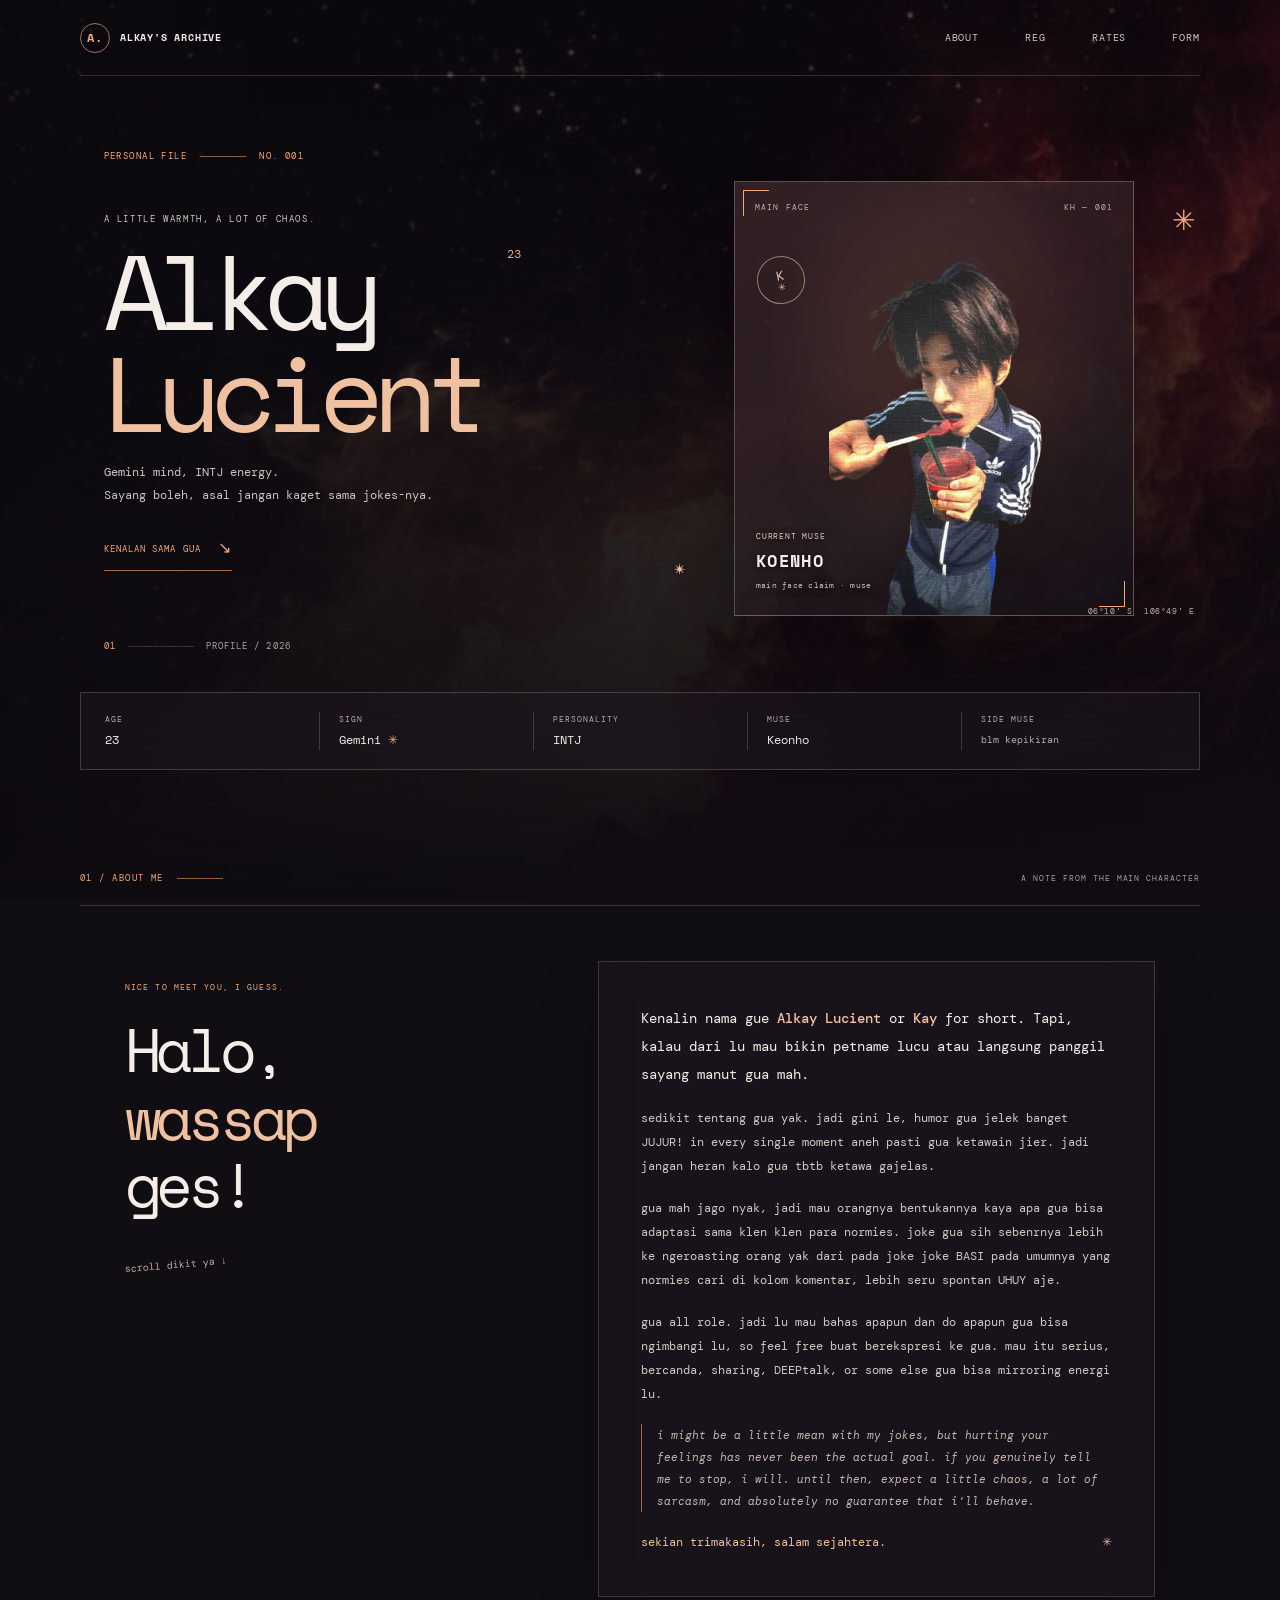
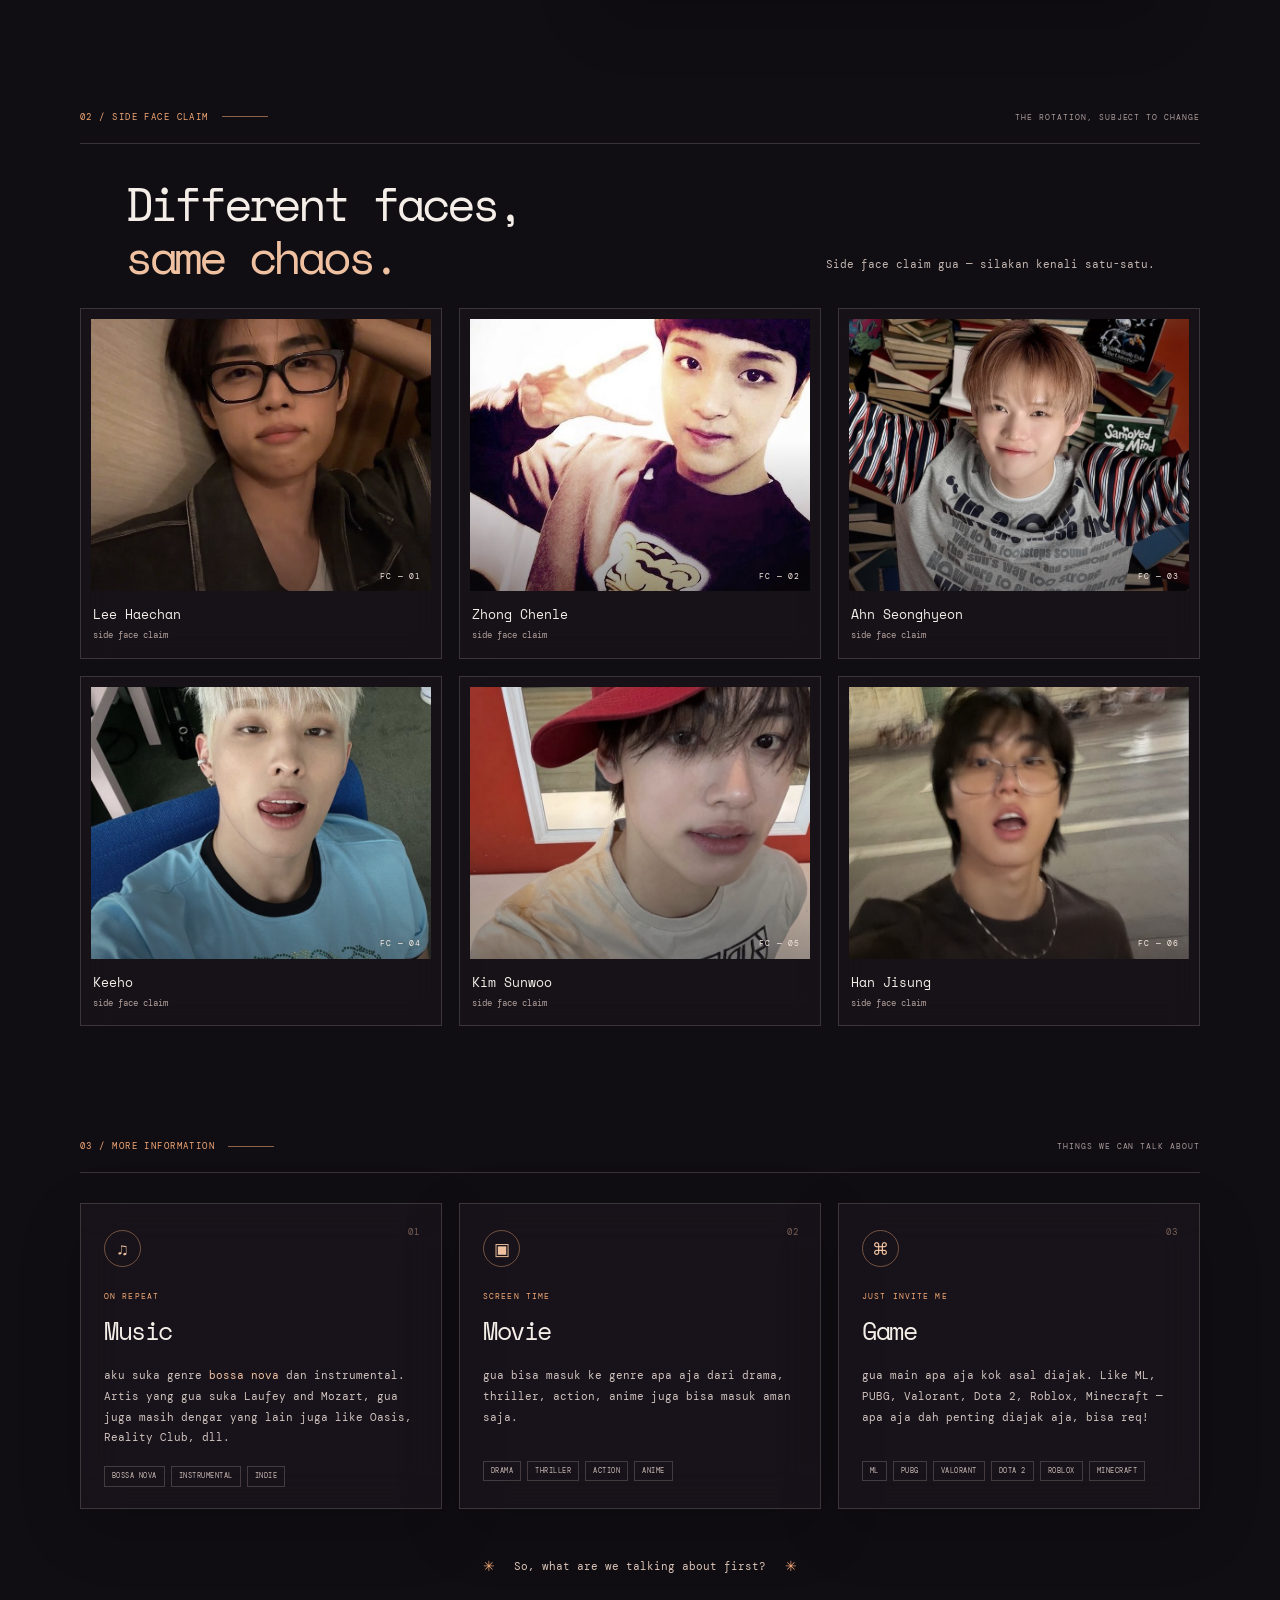
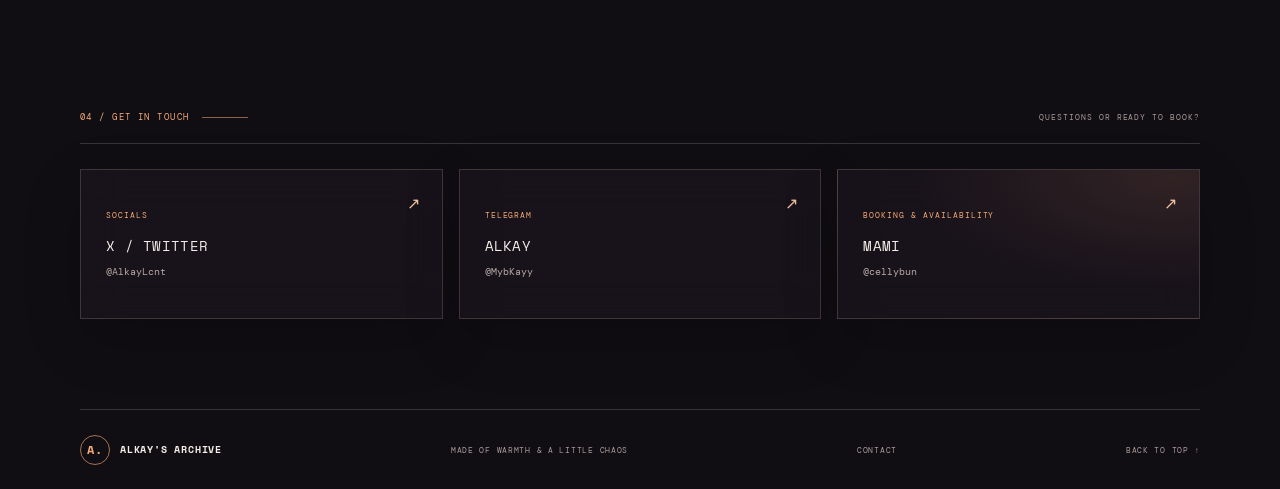
==== index.html @ 9f813e3c "Add files via upload" ====
<!DOCTYPE html>
<html lang="id">
<head>
    <meta charset="UTF-8">
    <meta name="viewport" content="width=device-width, initial-scale=1.0">
    <meta name="theme-color" content="#100d13">
    <meta name="description" content="Kenalan dengan Alkay Lucient: Gemini, INTJ, dan sedikit chaos.">
    <title>Alkay Lucient — profile archive</title>
    <link rel="preconnect" href="https://fonts.googleapis.com">
    <link rel="preconnect" href="https://fonts.gstatic.com" crossorigin>
    <link href="https://fonts.googleapis.com/css2?family=DM+Mono:wght@400;500&family=Space+Mono:wght@400;700&display=swap" rel="stylesheet">
    <link rel="stylesheet" href="index.css">
</head>
<body>
    <div class="page-shell">
        <header class="site-header">
            <a class="wordmark" href="#home" aria-label="Alkay profile home">
                <span class="wordmark-mark">A.</span>
                <span>ALKAY'S ARCHIVE</span>
            </a>
            <nav class="site-nav" aria-label="Main navigation">
                <a href="#about">ABOUT</a>
                <a href="reg.html">REG</a>
                <a href="rates.html">RATES</a>
                <a href="form.html">FORM</a>
            </nav>
        </header>

        <main>
            <section class="hero section-wrap" id="home">
                <div class="hero-copy">
                    <p class="eyebrow"><span>PERSONAL FILE</span><span class="eyebrow-line"></span><span>NO. 001</span></p>
                    <p class="hero-kicker">A LITTLE WARMTH, A LOT OF CHAOS.</p>
                    <h1>Alkay<br><span>Lucient</span><sup>23</sup></h1>
                    <p class="hero-summary">Gemini mind, INTJ energy.<br>Sayang boleh, asal jangan kaget sama jokes-nya.</p>
                    <a class="text-link" href="#about">KENALAN SAMA GUA <span aria-hidden="true">↘</span></a>
                    <div class="hero-index"><span>01</span><span class="index-rule"></span><span>PROFILE / 2026</span></div>
                </div>

                <div class="hero-visual">
                    <div class="visual-frame">
                        <div class="visual-topline"><span>MAIN FACE</span><span>KH — 001</span></div>
                        <img class="main-face" src="images/koenho.png" alt="Koenho, main face claim Alkay">
                        <div class="visual-stamp" aria-hidden="true">K<br><span>✳</span></div>
                        <div class="visual-caption">
                            <span class="caption-label">CURRENT MUSE</span>
                            <strong>KOENHO</strong>
                            <span class="caption-note">main face claim · muse</span>
                        </div>
                    </div>
                    <span class="visual-spark spark-one" aria-hidden="true">✳</span>
                    <span class="visual-spark spark-two" aria-hidden="true">✴</span>
                    <span class="visual-coordinate">06°10' S&nbsp; 106°49' E</span>
                </div>

                <div class="hero-meta" aria-label="Profile highlights">
                    <div><span>AGE</span><strong>23</strong></div>
                    <div><span>SIGN</span><strong>Gemini <i>✳</i></strong></div>
                    <div><span>PERSONALITY</span><strong>INTJ</strong></div>
                    <div><span>MUSE</span><strong>Keonho</strong></div>
                    <div><span>SIDE MUSE</span><strong class="muted-value">blm kepikiran</strong></div>
                </div>
            </section>

            <section class="about section-wrap section-block" id="about">
                <div class="section-heading">
                    <p class="eyebrow"><span>01 / ABOUT ME</span><span class="eyebrow-line"></span></p>
                    <span class="section-aside">A NOTE FROM THE MAIN CHARACTER</span>
                </div>
                <div class="about-layout">
                    <div class="about-title">
                        <span class="tiny-label">NICE TO MEET YOU, I GUESS.</span>
                        <h2>Halo,<br><em>wassap</em><br>ges!</h2>
                        <span class="hand-note">scroll dikit ya ↓</span>
                    </div>
                    <div class="about-copy glass-panel">
                        <p class="intro-line">Kenalin nama gue <strong>Alkay Lucient</strong> or <strong>Kay</strong> for short. Tapi, kalau dari lu mau bikin petname lucu atau langsung panggil sayang manut gua mah.</p>
                        <p>sedikit tentang gua yak. jadi gini le, humor gua jelek banget JUJUR! in every single moment aneh pasti gua ketawain jier. jadi jangan heran kalo gua tbtb ketawa gajelas.</p>
                        <p>gua mah jago nyak, jadi mau orangnya bentukannya kaya apa gua bisa adaptasi sama klen klen para normies. joke gua sih sebenrnya lebih ke ngeroasting orang yak dari pada joke joke BASI pada umumnya yang normies cari di kolom komentar, lebih seru spontan UHUY aje.</p>
                        <p>gua all role. jadi lu mau bahas apapun dan do apapun gua bisa ngimbangi lu, so feel free buat berekspresi ke gua. mau itu serius, bercanda, sharing, DEEPtalk, or some else gua bisa mirroring energi lu.</p>
                        <p class="english-note">i might be a little mean with my jokes, but hurting your feelings has never been the actual goal. if you genuinely tell me to stop, i will. until then, expect a little chaos, a lot of sarcasm, and absolutely no guarantee that i'll behave.</p>
                        <p class="sign-off">sekian trimakasih, salam sejahtera. <span aria-hidden="true">✳</span></p>
                    </div>
                </div>
            </section>

            <section class="faces section-wrap section-block" id="faces">
                <div class="section-heading">
                    <p class="eyebrow"><span>02 / SIDE FACE CLAIM</span><span class="eyebrow-line"></span></p>
                    <span class="section-aside">THE ROTATION, SUBJECT TO CHANGE</span>
                </div>
                <div class="faces-intro">
                    <h2>Different faces,<br><em>same chaos.</em></h2>
                    <p>Side face claim gua — silakan kenali satu-satu.</p>
                </div>
                <div class="face-grid">
                    <article class="face-card">
                        <div class="face-image"><img src="images/faceclaim1.jpg" alt="Lee Haechan face claim" loading="lazy"><span>FC — 01</span></div>
                        <h3>Lee Haechan</h3><p>side face claim</p>
                    </article>
                    <article class="face-card">
                        <div class="face-image"><img src="images/faceclaim2.jpg" alt="Zhong Chenle face claim" loading="lazy"><span>FC — 02</span></div>
                        <h3>Zhong Chenle</h3><p>side face claim</p>
                    </article>
                    <article class="face-card">
                        <div class="face-image"><img src="images/faceclaim3.jpg" alt="Ahn Seonghyeon face claim" loading="lazy"><span>FC — 03</span></div>
                        <h3>Ahn Seonghyeon</h3><p>side face claim</p>
                    </article>
                    <article class="face-card">
                        <div class="face-image"><img src="images/faceclaim4.jpg" alt="Keeho face claim" loading="lazy"><span>FC — 04</span></div>
                        <h3>Keeho</h3><p>side face claim</p>
                    </article>
                    <article class="face-card">
                        <div class="face-image"><img src="images/faceclaim5.jpg" alt="Kim Sunwoo face claim" loading="lazy"><span>FC — 05</span></div>
                        <h3>Kim Sunwoo</h3><p>side face claim</p>
                    </article>
                    <article class="face-card">
                        <div class="face-image"><img src="images/faceclaim6.jpg" alt="Han Jisung face claim" loading="lazy"><span>FC — 06</span></div>
                        <h3>Han Jisung</h3><p>side face claim</p>
                    </article>
                </div>
            </section>

            <section class="more section-wrap section-block" id="more">
                <div class="section-heading">
                    <p class="eyebrow"><span>03 / MORE INFORMATION</span><span class="eyebrow-line"></span></p>
                    <span class="section-aside">THINGS WE CAN TALK ABOUT</span>
                </div>
                <div class="more-grid">
                    <article class="info-card glass-panel">
                        <span class="info-number">01</span><span class="info-icon" aria-hidden="true">♫</span>
                        <p class="tiny-label">ON REPEAT</p><h3>Music</h3>
                        <p>aku suka genre <em>bossa nova</em> dan instrumental. Artis yang gua suka Laufey and Mozart, gua juga masih dengar yang lain juga like Oasis, Reality Club, dll.</p>
                        <div class="tag-list"><span>BOSSA NOVA</span><span>INSTRUMENTAL</span><span>INDIE</span></div>
                    </article>
                    <article class="info-card glass-panel">
                        <span class="info-number">02</span><span class="info-icon" aria-hidden="true">▣</span>
                        <p class="tiny-label">SCREEN TIME</p><h3>Movie</h3>
                        <p>gua bisa masuk ke genre apa aja dari drama, thriller, action, anime juga bisa masuk aman saja.</p>
                        <div class="tag-list"><span>DRAMA</span><span>THRILLER</span><span>ACTION</span><span>ANIME</span></div>
                    </article>
                    <article class="info-card glass-panel">
                        <span class="info-number">03</span><span class="info-icon" aria-hidden="true">⌘</span>
                        <p class="tiny-label">JUST INVITE ME</p><h3>Game</h3>
                        <p>gua main apa aja kok asal diajak. Like ML, PUBG, Valorant, Dota 2, Roblox, Minecraft — apa aja dah penting diajak aja, bisa req!</p>
                        <div class="tag-list"><span>ML</span><span>PUBG</span><span>VALORANT</span><span>DOTA 2</span><span>ROBLOX</span><span>MINECRAFT</span></div>
                    </article>
                </div>
                <div class="closing-note"><span class="closing-star">✳</span><p>So, what are we talking about first?</p><span class="closing-star">✳</span></div>
            </section>

            <section class="contact section-wrap section-block" id="contact">
                <div class="section-heading">
                    <p class="eyebrow"><span>04 / GET IN TOUCH</span><span class="eyebrow-line"></span></p>
                    <span class="section-aside">QUESTIONS OR READY TO BOOK?</span>
                </div>
                <div class="contact-grid">
                    <a class="contact-card glass-panel" href="https://x.com/AlkayLcnt" target="_blank" rel="noopener noreferrer">
                        <span class="contact-label">SOCIALS</span>
                        <strong>X / TWITTER</strong>
                        <span class="contact-handle">@AlkayLcnt</span>
                        <span class="contact-arrow" aria-hidden="true">↗</span>
                    </a>
                    <a class="contact-card glass-panel" href="https://t.me/MybKayy" target="_blank" rel="noopener noreferrer">
                        <span class="contact-label">TELEGRAM</span>
                        <strong>ALKAY</strong>
                        <span class="contact-handle">@MybKayy</span>
                        <span class="contact-arrow" aria-hidden="true">↗</span>
                    </a>
                    <a class="contact-card contact-manager glass-panel" href="https://t.me/cellybun" target="_blank" rel="noopener noreferrer">
                        <span class="contact-label">BOOKING &amp; AVAILABILITY</span>
                        <strong>MAMI</strong>
                        <span class="contact-handle">@cellybun</span>
                        <span class="contact-arrow" aria-hidden="true">↗</span>
                    </a>
                </div>
            </section>
        </main>

        <footer class="site-footer section-wrap">
            <a class="wordmark" href="#home"><span class="wordmark-mark">A.</span><span>ALKAY'S ARCHIVE</span></a>
            <span>MADE OF WARMTH &amp; A LITTLE CHAOS</span>
            <a href="#contact">CONTACT</a>
            <a href="#home">BACK TO TOP ↑</a>
        </footer>
    </div>
</body>
</html>
---- index.css ----
:root {
    color-scheme: dark;
    --ink: #f5eee8;
    --muted: #b7aaa6;
    --dim: #807678;
    --warm: #f4a975;
    --peach: #efc1a0;
    --line: rgba(247, 224, 211, 0.18);
    --glass: rgba(30, 24, 31, 0.62);
    --mono: "DM Mono", "Courier New", monospace;
    --display: "Space Mono", "Courier New", monospace;
}

* {
    box-sizing: border-box;
}

html {
    scroll-behavior: smooth;
    scroll-padding-top: 92px;
}

body {
    min-width: 320px;
    margin: 0;
    color: var(--ink);
    background: #100d13 url("images/backround.jpg") center top / cover fixed no-repeat;
    font-family: var(--mono);
    font-size: 14px;
    line-height: 1.8;
}

body::before {
    position: fixed;
    z-index: 0;
    inset: 0;
    background:
        linear-gradient(90deg, rgba(12, 10, 15, 0.88) 0%, rgba(15, 11, 17, 0.58) 52%, rgba(16, 11, 16, 0.5) 100%),
        linear-gradient(180deg, rgba(10, 9, 14, 0.18) 0%, rgba(14, 10, 15, 0.72) 55%, #100d13 100%);
    content: "";
}

a {
    color: inherit;
    text-decoration: none;
}

button,
a {
    -webkit-tap-highlight-color: transparent;
}

::selection {
    color: #171016;
    background: var(--warm);
}

.page-shell {
    position: relative;
    z-index: 1;
    overflow: hidden;
}

.section-wrap,
.site-header {
    width: min(1120px, calc(100% - 64px));
    margin-inline: auto;
}

.site-header {
    min-height: 76px;
    display: flex;
    align-items: center;
    justify-content: space-between;
    border-bottom: 1px solid var(--line);
    font-size: 10px;
    letter-spacing: 0.09em;
}

.wordmark {
    display: inline-flex;
    align-items: center;
    gap: 10px;
    font-family: var(--display);
    font-size: 10px;
    font-weight: 700;
    letter-spacing: 0.08em;
}

.wordmark-mark {
    display: grid;
    width: 30px;
    height: 30px;
    place-items: center;
    border: 1px solid rgba(244, 169, 117, 0.65);
    border-radius: 50%;
    color: var(--warm);
    font-size: 12px;
}

.site-nav {
    display: flex;
    gap: clamp(18px, 4vw, 46px);
    color: #d3c7c1;
}

.site-nav a,
.site-footer > a:not(.wordmark) {
    transition: color 180ms ease;
}

.site-nav a:hover,
.site-footer > a:not(.wordmark):hover {
    color: var(--warm);
}

.status {
    display: inline-flex;
    align-items: center;
    gap: 8px;
    color: #d7cac4;
    font-size: 9px;
}

.status-dot {
    width: 7px;
    height: 7px;
    border-radius: 50%;
    background: #e4a77b;
    box-shadow: 0 0 12px rgba(244, 169, 117, 0.8);
}

.hero {
    position: relative;
    min-height: 670px;
    display: grid;
    grid-template-columns: 1.05fr 0.95fr;
    align-items: center;
    padding-top: 54px;
    padding-bottom: 104px;
}

.hero-copy {
    z-index: 1;
    padding: 18px 0 12px 4%;
}

.eyebrow {
    display: flex;
    align-items: center;
    gap: 13px;
    margin: 0;
    color: var(--warm);
    font-size: 9px;
    letter-spacing: 0.16em;
}

.eyebrow-line {
    width: 46px;
    height: 1px;
    background: rgba(244, 169, 117, 0.55);
}

.hero-kicker {
    margin: 47px 0 12px;
    color: #d4c6bf;
    font-size: 9px;
    letter-spacing: 0.18em;
}

h1,
h2,
h3,
p {
    margin-top: 0;
}

h1 {
    position: relative;
    width: fit-content;
    margin-bottom: 18px;
    font-family: var(--display);
    font-size: clamp(54px, 8.6vw, 106px);
    font-weight: 400;
    letter-spacing: -0.105em;
    line-height: 0.96;
}

h1 > span {
    color: var(--peach);
}

h1 sup {
    position: absolute;
    top: 10px;
    right: -40px;
    color: var(--warm);
    font-family: var(--mono);
    font-size: 12px;
    letter-spacing: 0;
}

.hero-summary {
    margin-bottom: 28px;
    color: #d0c3bf;
    font-size: 12px;
    line-height: 1.9;
}

.text-link {
    display: inline-flex;
    align-items: center;
    gap: 17px;
    padding-bottom: 7px;
    border-bottom: 1px solid rgba(244, 169, 117, 0.65);
    color: var(--warm);
    font-size: 9px;
    letter-spacing: 0.12em;
}

.text-link span {
    font-size: 16px;
    transition: transform 180ms ease;
}

.text-link:hover span {
    transform: translate(3px, 3px);
}

.hero-index {
    display: flex;
    align-items: center;
    gap: 12px;
    margin-top: 67px;
    color: #b0a2a0;
    font-size: 9px;
    letter-spacing: 0.12em;
}

.hero-index > span:first-child {
    color: var(--warm);
}

.index-rule {
    width: 66px;
    height: 1px;
    background: var(--line);
}

.hero-visual {
    position: relative;
    display: grid;
    min-height: 465px;
    place-items: center;
}

.visual-frame {
    position: relative;
    width: min(100%, 400px);
    height: 435px;
    border: 1px solid rgba(246, 216, 198, 0.29);
    background:
        radial-gradient(ellipse at 50% 40%, rgba(196, 128, 100, 0.25), transparent 60%),
        linear-gradient(145deg, rgba(80, 52, 56, 0.56), rgba(20, 17, 23, 0.82));
    box-shadow: 0 28px 80px rgba(4, 3, 8, 0.35);
}

.visual-frame::before,
.visual-frame::after {
    position: absolute;
    z-index: 1;
    width: 25px;
    height: 25px;
    content: "";
}

.visual-frame::before {
    top: 8px;
    left: 8px;
    border-top: 1px solid var(--warm);
    border-left: 1px solid var(--warm);
}

.visual-frame::after {
    right: 8px;
    bottom: 8px;
    border-right: 1px solid var(--warm);
    border-bottom: 1px solid var(--warm);
}

.visual-topline {
    position: absolute;
    z-index: 2;
    top: 18px;
    right: 20px;
    left: 20px;
    display: flex;
    justify-content: space-between;
    color: rgba(246, 232, 223, 0.72);
    font-size: 8px;
    letter-spacing: 0.14em;
}

.main-face {
    position: absolute;
    right: 3%;
    bottom: 0;
    width: 91%;
    height: 91%;
    object-fit: contain;
    object-position: center bottom;
    filter: drop-shadow(0 10px 24px rgba(0, 0, 0, 0.28));
}

.visual-stamp {
    position: absolute;
    top: 74px;
    left: 22px;
    display: grid;
    width: 48px;
    height: 48px;
    align-content: center;
    justify-items: center;
    border: 1px solid rgba(245, 201, 168, 0.55);
    border-radius: 50%;
    color: var(--peach);
    font-family: var(--display);
    font-size: 13px;
    line-height: 1.1;
    transform: rotate(-12deg);
}

.visual-stamp span {
    font-size: 9px;
}

.visual-caption {
    position: absolute;
    z-index: 2;
    bottom: 22px;
    left: 21px;
    display: grid;
    gap: 2px;
    text-shadow: 0 2px 8px rgba(0, 0, 0, 0.8);
}

.caption-label,
.caption-note {
    color: #e1ccc0;
    font-size: 8px;
    letter-spacing: 0.1em;
}

.visual-caption strong {
    font-family: var(--display);
    font-size: 17px;
    letter-spacing: 0.08em;
}

.caption-note {
    color: #d3c0b9;
    letter-spacing: 0.03em;
}

.visual-spark {
    position: absolute;
    color: var(--warm);
}

.spark-one {
    top: 30px;
    right: 1%;
    font-size: 28px;
}

.spark-two {
    bottom: 46px;
    left: 1%;
    color: var(--peach);
    font-size: 16px;
}

.visual-coordinate {
    position: absolute;
    right: 1%;
    bottom: 12px;
    color: #c2b2ad;
    font-size: 8px;
    letter-spacing: 0.08em;
}

.hero-meta {
    position: absolute;
    right: 0;
    bottom: 0;
    left: 0;
    display: grid;
    grid-template-columns: repeat(5, 1fr);
    padding: 19px 24px;
    border: 1px solid rgba(246, 224, 213, 0.2);
    background: rgba(30, 24, 31, 0.55);
    backdrop-filter: blur(18px);
    -webkit-backdrop-filter: blur(18px);
}

.hero-meta > div {
    display: grid;
    gap: 2px;
    padding-left: 19px;
    border-left: 1px solid var(--line);
}

.hero-meta > div:first-child {
    padding-left: 0;
    border-left: 0;
}

.hero-meta span {
    color: #baa9a5;
    font-size: 8px;
    letter-spacing: 0.12em;
}

.hero-meta strong {
    font-family: var(--display);
    font-size: 12px;
    font-weight: 400;
}

.hero-meta strong i {
    color: var(--warm);
    font-style: normal;
}

.hero-meta .muted-value {
    color: #b8a8a4;
    font-family: var(--mono);
    font-size: 10px;
}

.section-block {
    padding-top: 100px;
}

.section-heading {
    display: flex;
    align-items: center;
    justify-content: space-between;
    padding-bottom: 18px;
    border-bottom: 1px solid var(--line);
}

.section-aside {
    color: #a99a98;
    font-size: 8px;
    letter-spacing: 0.12em;
}

.about-layout {
    display: grid;
    grid-template-columns: 0.8fr 1.2fr;
    gap: clamp(34px, 8vw, 115px);
    padding: 55px 4% 0;
}

.about-title {
    position: relative;
    align-self: start;
    padding-top: 12px;
}

.tiny-label {
    color: var(--warm);
    font-size: 8px;
    letter-spacing: 0.14em;
}

.about-title h2,
.faces-intro h2 {
    margin: 18px 0 12px;
    font-family: var(--display);
    font-size: clamp(37px, 5vw, 60px);
    font-weight: 400;
    letter-spacing: -0.09em;
    line-height: 1.13;
}

.about-title h2 em,
.faces-intro h2 em {
    color: var(--peach);
    font-style: normal;
}

.hand-note {
    display: inline-block;
    margin-top: 25px;
    color: #c3a99f;
    font-size: 10px;
    transform: rotate(-5deg);
}

.glass-panel {
    border: 1px solid rgba(248, 226, 214, 0.17);
    background: var(--glass);
    box-shadow: 0 20px 60px rgba(4, 3, 8, 0.16);
    backdrop-filter: blur(20px);
    -webkit-backdrop-filter: blur(20px);
}

.about-copy {
    padding: clamp(23px, 4vw, 42px);
    color: #d4c9c4;
    font-size: 12px;
    line-height: 2;
}

.about-copy p {
    margin-bottom: 18px;
}

.about-copy p:last-child {
    margin-bottom: 0;
}

.about-copy .intro-line {
    color: var(--ink);
    font-size: 14px;
}

.intro-line strong {
    color: var(--peach);
    font-weight: 500;
}

.english-note {
    padding-left: 15px;
    border-left: 1px solid rgba(244, 169, 117, 0.6);
    color: #c8b7b2;
    font-size: 11px;
    font-style: italic;
}

.sign-off {
    display: flex;
    justify-content: space-between;
    color: var(--peach);
}

.sign-off span {
    color: var(--warm);
}

.faces {
    padding-top: 112px;
}

.faces-intro {
    display: flex;
    align-items: end;
    justify-content: space-between;
    gap: 24px;
    padding: 33px 4% 25px;
}

.faces-intro h2 {
    margin: 0;
    font-size: clamp(30px, 4vw, 47px);
}

.faces-intro p {
    margin: 0 0 8px;
    color: #c6b8b2;
    font-size: 11px;
}

.face-grid {
    display: grid;
    grid-template-columns: repeat(3, minmax(0, 1fr));
    gap: 17px;
}

.face-card {
    min-width: 0;
    padding: 10px 10px 14px;
    border: 1px solid rgba(248, 226, 214, 0.17);
    background: rgba(29, 23, 30, 0.53);
    backdrop-filter: blur(14px);
    -webkit-backdrop-filter: blur(14px);
    transition: transform 200ms ease, border-color 200ms ease, background 200ms ease;
}

.face-card:hover {
    transform: translateY(-4px);
    border-color: rgba(244, 169, 117, 0.55);
    background: rgba(40, 29, 34, 0.7);
}

.face-image {
    position: relative;
    overflow: hidden;
    aspect-ratio: 1.25 / 1;
    background: linear-gradient(145deg, rgba(163, 106, 92, 0.32), rgba(28, 22, 29, 0.9));
}

.face-image::after {
    position: absolute;
    inset: 45% 0 0;
    background: linear-gradient(transparent, rgba(17, 13, 18, 0.42));
    content: "";
    pointer-events: none;
}

.face-image img {
    width: 100%;
    height: 100%;
    object-fit: cover;
    filter: saturate(0.82);
    transition: transform 350ms ease, filter 350ms ease;
}

.face-card:hover .face-image img {
    filter: saturate(1);
    transform: scale(1.035);
}

.face-image > span {
    position: absolute;
    z-index: 1;
    right: 10px;
    bottom: 8px;
    color: #f6e8df;
    font-size: 8px;
    letter-spacing: 0.1em;
}

.face-card h3 {
    margin: 12px 2px 0;
    font-family: var(--display);
    font-size: 13px;
    font-weight: 400;
}

.face-card > p {
    margin: 1px 2px 0;
    color: #b2a19d;
    font-size: 9px;
}

.more {
    padding-top: 112px;
    padding-bottom: 90px;
}

.more-grid {
    display: grid;
    grid-template-columns: repeat(3, minmax(0, 1fr));
    gap: 17px;
    padding-top: 30px;
}

.info-card {
    position: relative;
    min-height: 280px;
    padding: 26px 23px 21px;
}

.info-number {
    position: absolute;
    top: 20px;
    right: 21px;
    color: rgba(239, 193, 160, 0.45);
    font-size: 9px;
    letter-spacing: 0.12em;
}

.info-icon {
    display: grid;
    width: 37px;
    height: 37px;
    margin-bottom: 22px;
    place-items: center;
    border: 1px solid rgba(244, 169, 117, 0.42);
    border-radius: 50%;
    color: var(--peach);
    font-size: 17px;
}

.info-card .tiny-label {
    margin-bottom: 4px;
}

.info-card h3 {
    margin-bottom: 12px;
    font-family: var(--display);
    font-size: 25px;
    font-weight: 400;
    letter-spacing: -0.06em;
}

.info-card > p:not(.tiny-label) {
    min-height: 78px;
    margin-bottom: 18px;
    color: #d0c3be;
    font-size: 11px;
    line-height: 1.9;
}

.info-card > p em {
    color: var(--peach);
    font-style: normal;
}

.tag-list {
    display: flex;
    flex-wrap: wrap;
    gap: 6px;
}

.tag-list span {
    padding: 3px 7px;
    border: 1px solid rgba(245, 224, 213, 0.2);
    color: #c9b9b3;
    font-size: 7px;
    letter-spacing: 0.07em;
}

.closing-note {
    display: flex;
    align-items: center;
    justify-content: center;
    gap: 19px;
    padding-top: 45px;
    color: #dec8bb;
    font-size: 11px;
}

.closing-note p {
    margin: 0;
}

.closing-star {
    color: var(--warm);
    font-size: 14px;
}

.site-footer {
    min-height: 80px;
    display: flex;
    align-items: center;
    justify-content: space-between;
    gap: 20px;
    border-top: 1px solid var(--line);
    color: #aa9b98;
    font-size: 8px;
    letter-spacing: 0.09em;
}

.site-footer .wordmark {
    color: var(--ink);
}

.contact {
    padding-top: 40px;
    padding-bottom: 90px;
}

.contact-grid {
    display: grid;
    grid-template-columns: repeat(3, minmax(0, 1fr));
    gap: 16px;
    padding-top: 25px;
}

.contact-card {
    position: relative;
    display: grid;
    min-height: 150px;
    align-content: center;
    gap: 4px;
    padding: 25px;
    transition: border-color 180ms ease, transform 180ms ease;
}

.contact-card:hover {
    transform: translateY(-3px);
    border-color: rgba(244, 169, 117, 0.55);
}

.contact-label {
    margin-bottom: 7px;
    color: var(--warm);
    font-size: 8px;
    letter-spacing: 0.12em;
}

.contact-card strong {
    padding-right: 20px;
    font-family: var(--display);
    font-size: 14px;
    font-weight: 400;
    letter-spacing: 0.02em;
}

.contact-handle {
    color: #b7aaa6;
    font-size: 10px;
}

.contact-arrow {
    position: absolute;
    top: 20px;
    right: 22px;
    color: var(--peach);
    font-size: 16px;
}

.contact-manager {
    background:
        radial-gradient(ellipse at 92% 5%, rgba(196, 128, 100, 0.15), transparent 55%),
        var(--glass);
}

@media (max-width: 760px) {
    .section-wrap,
    .site-header {
        width: min(100% - 40px, 560px);
    }

    .site-header {
        min-height: 66px;
    }

    .site-nav {
        gap: 15px;
        font-size: 8px;
    }

    .status {
        display: none;
    }

    .hero {
        min-height: auto;
        grid-template-columns: 1fr 0.83fr;
        gap: 10px;
        padding-top: 48px;
        padding-bottom: 105px;
    }

    .hero-copy {
        padding-left: 0;
    }

    .hero-kicker {
        margin-top: 36px;
        font-size: 8px;
    }

    h1 {
        font-size: clamp(52px, 10vw, 76px);
    }

    h1 sup {
        right: -28px;
        font-size: 10px;
    }

    .hero-visual {
        min-height: 350px;
    }

    .visual-frame {
        height: 330px;
    }

    .visual-caption {
        left: 14px;
    }

    .hero-index {
        margin-top: 42px;
    }

    .hero-meta {
        grid-template-columns: repeat(5, 1fr);
        padding: 14px 12px;
    }

    .hero-meta > div {
        padding-left: 9px;
    }

    .hero-meta span {
        font-size: 7px;
    }

    .hero-meta strong {
        font-size: 10px;
    }

    .hero-meta .muted-value {
        font-size: 8px;
    }

    .about-layout {
        grid-template-columns: 0.68fr 1.32fr;
        gap: 25px;
        padding-inline: 0;
    }

    .face-grid {
        gap: 12px;
    }

    .more-grid {
        gap: 11px;
    }

    .contact-grid {
        gap: 11px;
    }

    .info-card {
        padding: 21px 16px;
    }
}

@media (max-width: 540px) {
    body {
        background-attachment: scroll;
        background-position: 54% top;
    }

    .section-wrap,
    .site-header {
        width: calc(100% - 36px);
    }

    .site-header {
        min-height: 0;
        flex-wrap: wrap;
        gap: 12px;
        padding: 12px 0;
    }

    .wordmark {
        gap: 7px;
        font-size: 8px;
    }

    .wordmark-mark {
        width: 26px;
        height: 26px;
    }

    .site-nav {
        width: 100%;
        justify-content: space-between;
        gap: 8px;
        font-size: 7px;
        letter-spacing: 0.03em;
    }

    .hero {
        grid-template-columns: 1fr;
        gap: 0;
        padding-top: 42px;
        padding-bottom: 138px;
    }

    .hero-copy {
        padding-top: 0;
    }

    .hero-kicker {
        margin-top: 34px;
    }

    h1 {
        font-size: clamp(66px, 18vw, 94px);
    }

    .hero-summary {
        font-size: 11px;
    }

    .hero-index {
        position: absolute;
        bottom: 111px;
        left: 0;
        margin-top: 0;
    }

    .hero-visual {
        min-height: 330px;
        margin-top: 8px;
    }

    .visual-frame {
        width: min(88%, 330px);
        height: 340px;
    }

    .visual-coordinate {
        right: 2%;
    }

    .hero-meta {
        bottom: 0;
        grid-template-columns: repeat(3, 1fr);
        gap: 13px 6px;
        padding: 15px 13px;
    }

    .hero-meta > div,
    .hero-meta > div:first-child {
        padding-left: 9px;
        border-left: 1px solid var(--line);
    }

    .hero-meta > div:nth-child(3n + 1) {
        padding-left: 0;
        border-left: 0;
    }

    .hero-meta span {
        font-size: 7px;
    }

    .hero-meta strong {
        font-size: 10px;
    }

    .section-block,
    .faces,
    .more {
        padding-top: 77px;
    }

    .section-heading {
        align-items: flex-start;
        gap: 12px;
    }

    .section-heading .eyebrow {
        gap: 8px;
        font-size: 8px;
    }

    .section-aside {
        max-width: 118px;
        text-align: right;
        font-size: 7px;
    }

    .about-layout {
        grid-template-columns: 1fr;
        gap: 25px;
        padding-top: 30px;
    }

    .about-title {
        padding-top: 0;
    }

    .about-title h2 {
        margin-top: 11px;
        font-size: 46px;
    }

    .hand-note {
        position: absolute;
        right: 2px;
        bottom: 8px;
    }

    .about-copy {
        padding: 23px 20px;
        font-size: 11px;
    }

    .about-copy .intro-line {
        font-size: 13px;
    }

    .faces-intro {
        display: block;
        padding: 28px 0 18px;
    }

    .faces-intro h2 {
        font-size: 37px;
    }

    .faces-intro p {
        margin-top: 9px;
        font-size: 10px;
    }

    .face-grid {
        grid-template-columns: repeat(2, minmax(0, 1fr));
        gap: 10px;
    }

    .face-card {
        padding: 7px 7px 11px;
    }

    .face-image {
        aspect-ratio: 1 / 1.05;
    }

    .face-card h3 {
        font-size: 11px;
    }

    .face-card > p {
        font-size: 8px;
    }

    .more-grid {
        grid-template-columns: 1fr;
        gap: 12px;
        padding-top: 21px;
    }

    .info-card {
        min-height: 0;
        padding: 23px;
    }

    .info-card > p:not(.tiny-label) {
        min-height: 0;
        margin-bottom: 15px;
    }

    .closing-note {
        gap: 11px;
        padding-top: 35px;
        font-size: 9px;
    }

    .contact {
        padding-top: 20px;
        padding-bottom: 65px;
    }

    .contact-grid {
        grid-template-columns: 1fr;
        gap: 10px;
        padding-top: 20px;
    }

    .contact-card {
        min-height: 110px;
        padding: 20px;
    }

    .site-footer {
        min-height: 72px;
        flex-wrap: wrap;
        gap: 10px;
        font-size: 7px;
    }

    .site-footer > span {
        display: none;
    }
}

@media (prefers-reduced-motion: reduce) {
    *,
    *::before,
    *::after {
        scroll-behavior: auto !important;
        transition-duration: 0.01ms !important;
    }
}
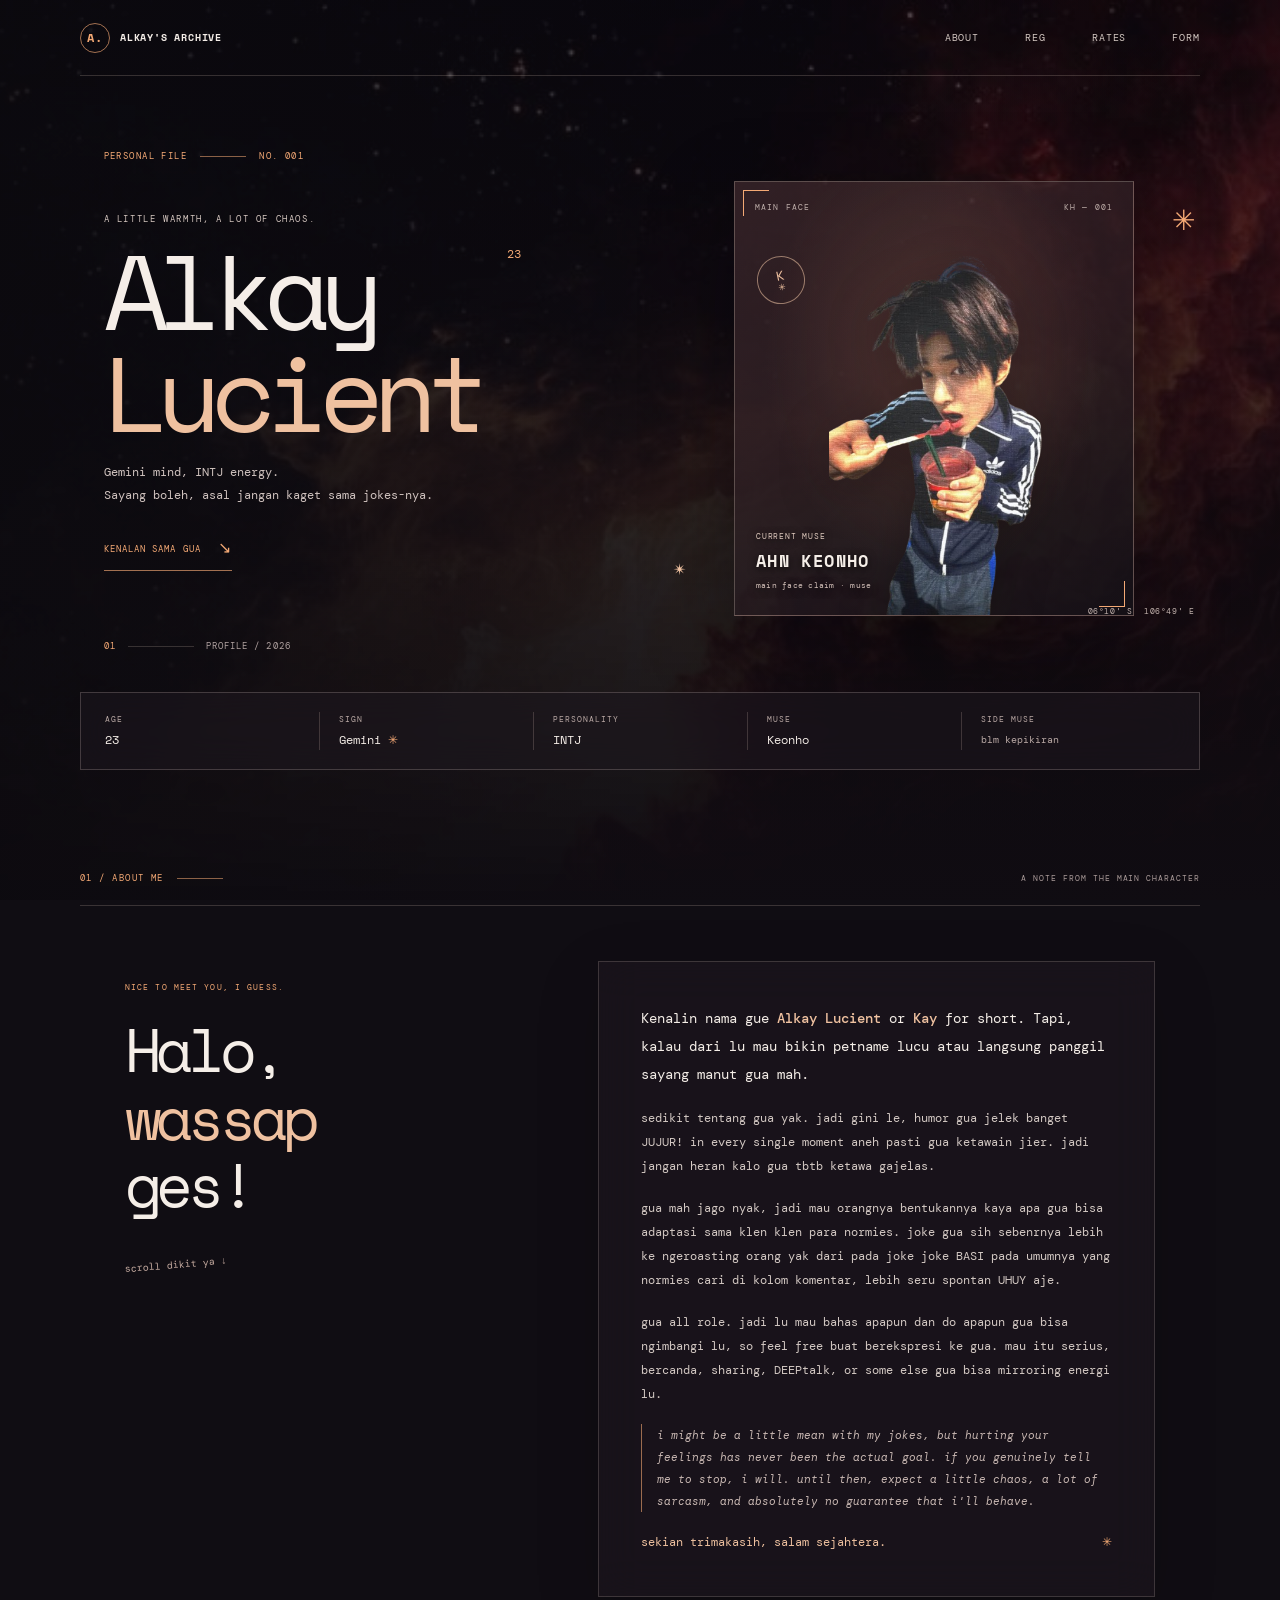
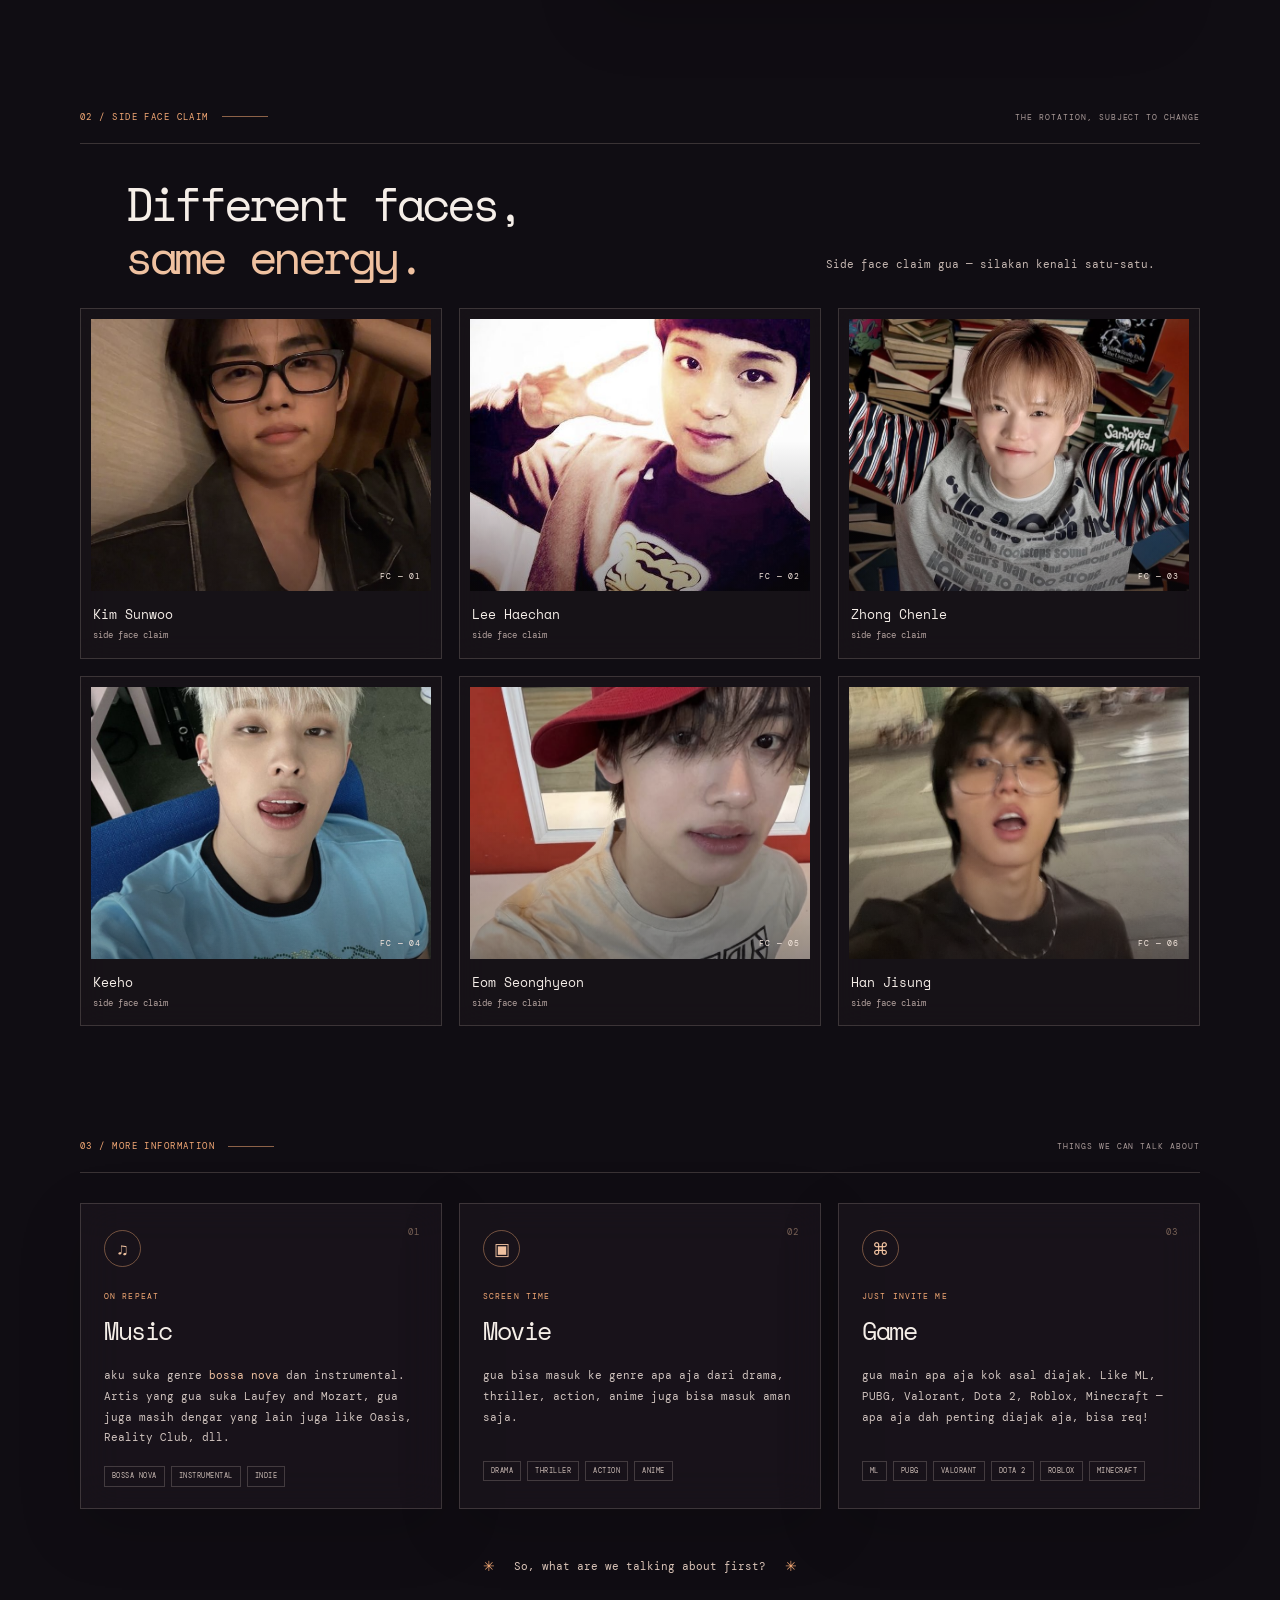
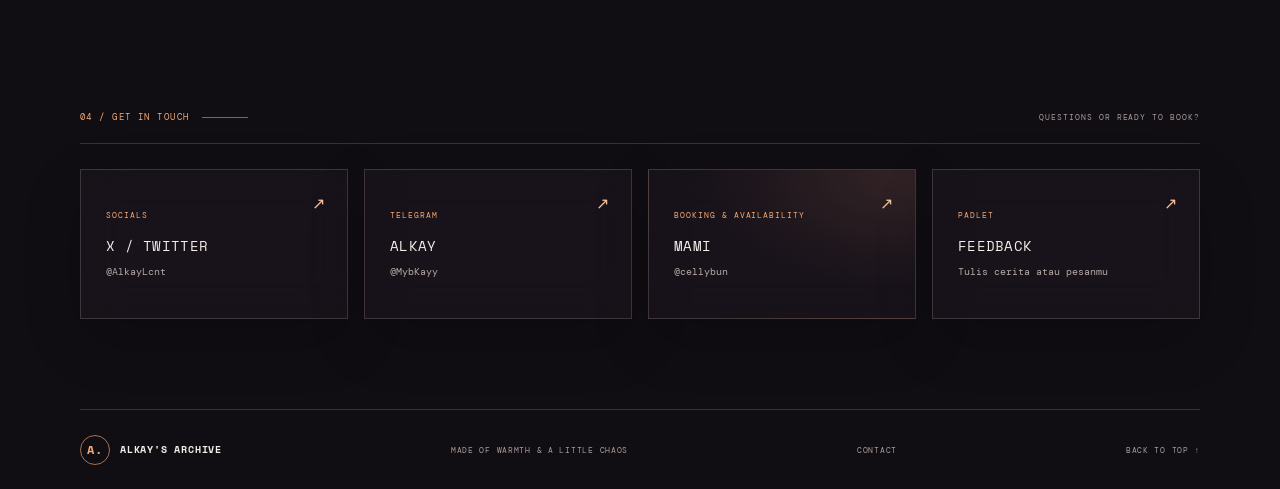
==== commit 54b8a74b: "pinising" ====
--- a/index.html
+++ b/index.html
@@ -44,7 +44,7 @@
                         <div class="visual-stamp" aria-hidden="true">K<br><span>✳</span></div>
                         <div class="visual-caption">
                             <span class="caption-label">CURRENT MUSE</span>
-                            <strong>KOENHO</strong>
+                            <strong>AHN KEONHO</strong>
                             <span class="caption-note">main face claim · muse</span>
                         </div>
                     </div>
@@ -90,29 +90,29 @@
                     <span class="section-aside">THE ROTATION, SUBJECT TO CHANGE</span>
                 </div>
                 <div class="faces-intro">
-                    <h2>Different faces,<br><em>same chaos.</em></h2>
+                    <h2>Different faces,<br><em>same energy.</em></h2>
                     <p>Side face claim gua — silakan kenali satu-satu.</p>
                 </div>
                 <div class="face-grid">
                     <article class="face-card">
-                        <div class="face-image"><img src="images/faceclaim1.jpg" alt="Lee Haechan face claim" loading="lazy"><span>FC — 01</span></div>
+                        <div class="face-image"><img src="images/faceclaim1.jpg" alt="Kim Sunwoo face claim" loading="lazy"><span>FC — 01</span></div>
+                        <h3>Kim Sunwoo</h3><p>side face claim</p>
+                    </article>
+                    <article class="face-card">
+                        <div class="face-image"><img src="images/faceclaim2.jpg" alt="Lee Haechan face claim" loading="lazy"><span>FC — 02</span></div>
                         <h3>Lee Haechan</h3><p>side face claim</p>
                     </article>
                     <article class="face-card">
-                        <div class="face-image"><img src="images/faceclaim2.jpg" alt="Zhong Chenle face claim" loading="lazy"><span>FC — 02</span></div>
+                        <div class="face-image"><img src="images/faceclaim3.jpg" alt="Zhong Chenle face claim" loading="lazy"><span>FC — 03</span></div>
                         <h3>Zhong Chenle</h3><p>side face claim</p>
-                    </article>
-                    <article class="face-card">
-                        <div class="face-image"><img src="images/faceclaim3.jpg" alt="Ahn Seonghyeon face claim" loading="lazy"><span>FC — 03</span></div>
-                        <h3>Ahn Seonghyeon</h3><p>side face claim</p>
                     </article>
                     <article class="face-card">
                         <div class="face-image"><img src="images/faceclaim4.jpg" alt="Keeho face claim" loading="lazy"><span>FC — 04</span></div>
                         <h3>Keeho</h3><p>side face claim</p>
                     </article>
                     <article class="face-card">
-                        <div class="face-image"><img src="images/faceclaim5.jpg" alt="Kim Sunwoo face claim" loading="lazy"><span>FC — 05</span></div>
-                        <h3>Kim Sunwoo</h3><p>side face claim</p>
+                        <div class="face-image"><img src="images/faceclaim5.jpg" alt="Eom Seonghyeon face claim" loading="lazy"><span>FC — 05</span></div>
+                        <h3>Eom Seonghyeon</h3><p>side face claim</p>
                     </article>
                     <article class="face-card">
                         <div class="face-image"><img src="images/faceclaim6.jpg" alt="Han Jisung face claim" loading="lazy"><span>FC — 06</span></div>
@@ -173,6 +173,12 @@
                         <span class="contact-handle">@cellybun</span>
                         <span class="contact-arrow" aria-hidden="true">↗</span>
                     </a>
+                    <a class="contact-card glass-panel" href="https://padlet.com/Alkaylcnt/kasi-tau-dunia-soal-kay-s0251uhvhlv0x6jkkzag" target="_blank" rel="noopener noreferrer">
+                        <span class="contact-label">PADLET</span>
+                        <strong>FEEDBACK</strong>
+                        <span class="contact-handle">Tulis cerita atau pesanmu</span>
+                        <span class="contact-arrow" aria-hidden="true">↗</span>
+                    </a>
                 </div>
             </section>
         </main>
--- a/index.css
+++ b/index.css
@@ -820,6 +820,12 @@
         var(--glass);
 }
 
+@media (min-width: 761px) {
+    .contact-grid {
+        grid-template-columns: repeat(4, minmax(0, 1fr));
+    }
+}
+
 @media (max-width: 760px) {
     .section-wrap,
     .site-header {
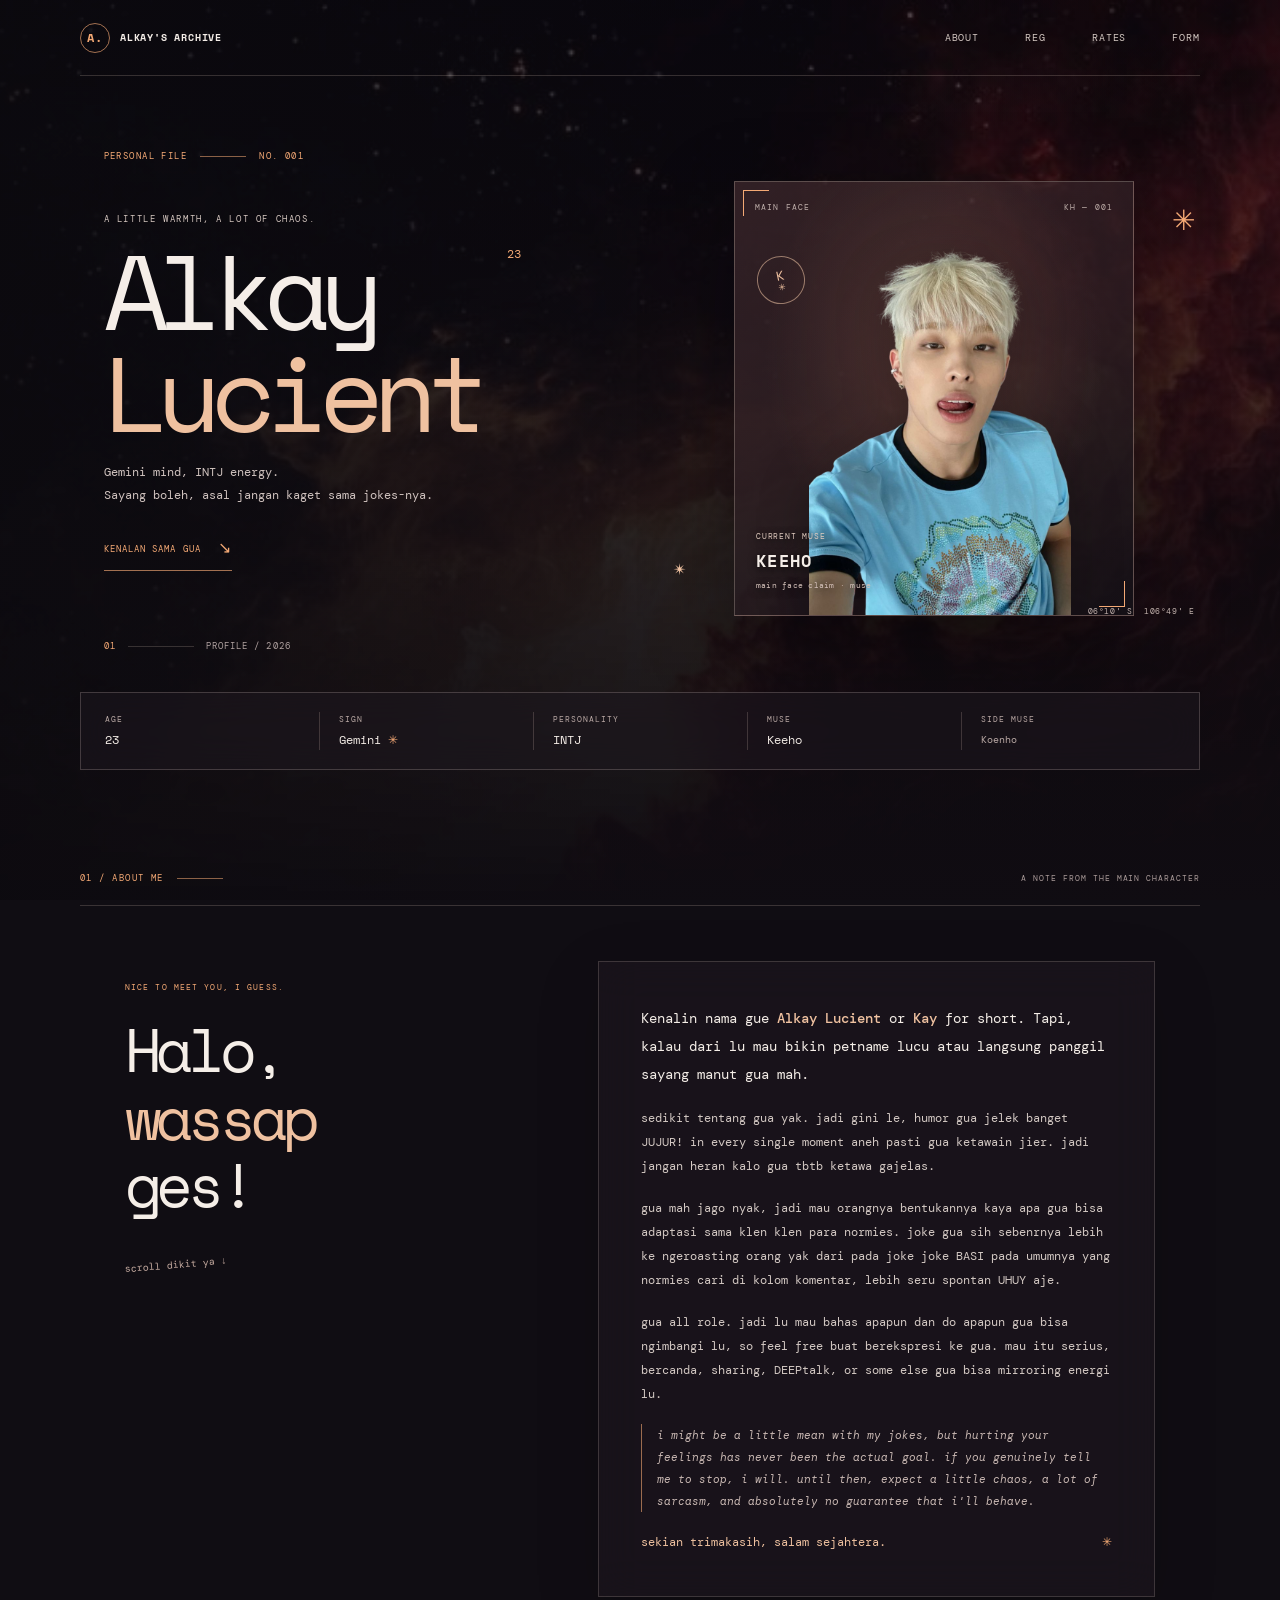
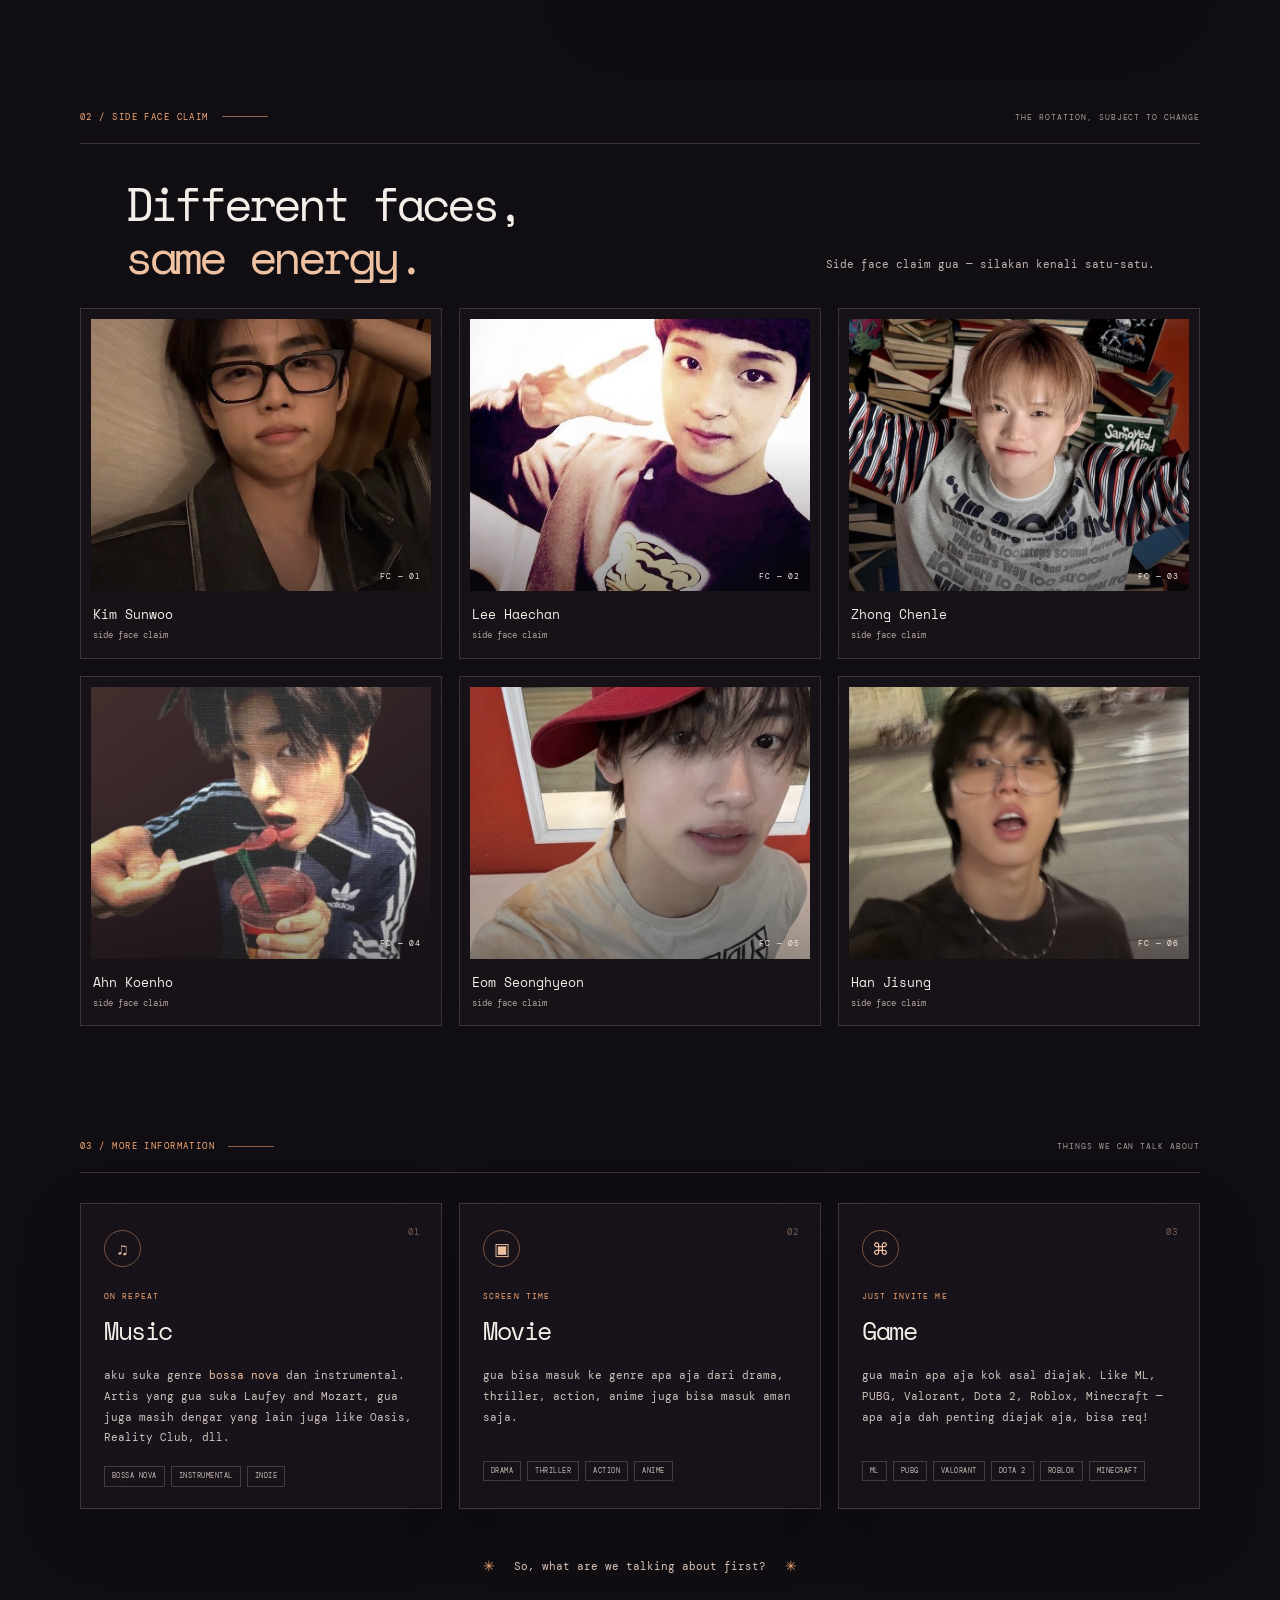
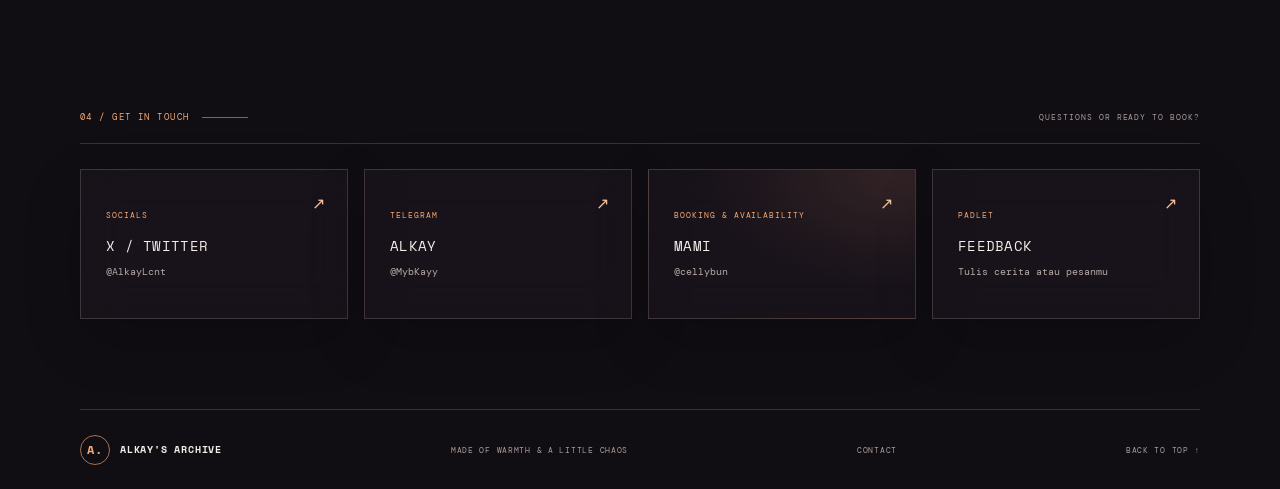
==== commit 580cc520: "feat: menambahkan validasi form login" ====
--- a/index.html
+++ b/index.html
@@ -40,11 +40,11 @@
                 <div class="hero-visual">
                     <div class="visual-frame">
                         <div class="visual-topline"><span>MAIN FACE</span><span>KH — 001</span></div>
-                        <img class="main-face" src="images/koenho.png" alt="Koenho, main face claim Alkay">
+                        <img class="main-face" src="images/faceclaim4.png" alt="Keeho, main face claim Alkay">
                         <div class="visual-stamp" aria-hidden="true">K<br><span>✳</span></div>
                         <div class="visual-caption">
                             <span class="caption-label">CURRENT MUSE</span>
-                            <strong>AHN KEONHO</strong>
+                            <strong>KEEHO</strong>
                             <span class="caption-note">main face claim · muse</span>
                         </div>
                     </div>
@@ -57,8 +57,8 @@
                     <div><span>AGE</span><strong>23</strong></div>
                     <div><span>SIGN</span><strong>Gemini <i>✳</i></strong></div>
                     <div><span>PERSONALITY</span><strong>INTJ</strong></div>
-                    <div><span>MUSE</span><strong>Keonho</strong></div>
-                    <div><span>SIDE MUSE</span><strong class="muted-value">blm kepikiran</strong></div>
+                    <div><span>MUSE</span><strong>Keeho</strong></div>
+                    <div><span>SIDE MUSE</span><strong class="muted-value">Koenho</strong></div>
                 </div>
             </section>
 
@@ -107,8 +107,8 @@
                         <h3>Zhong Chenle</h3><p>side face claim</p>
                     </article>
                     <article class="face-card">
-                        <div class="face-image"><img src="images/faceclaim4.jpg" alt="Keeho face claim" loading="lazy"><span>FC — 04</span></div>
-                        <h3>Keeho</h3><p>side face claim</p>
+                        <div class="face-image"><img src="images/koenho.png" alt="Ahn Koenho face claim" loading="lazy"><span>FC — 04</span></div>
+                        <h3>Ahn Koenho</h3><p>side face claim</p>
                     </article>
                     <article class="face-card">
                         <div class="face-image"><img src="images/faceclaim5.jpg" alt="Eom Seonghyeon face claim" loading="lazy"><span>FC — 05</span></div>
